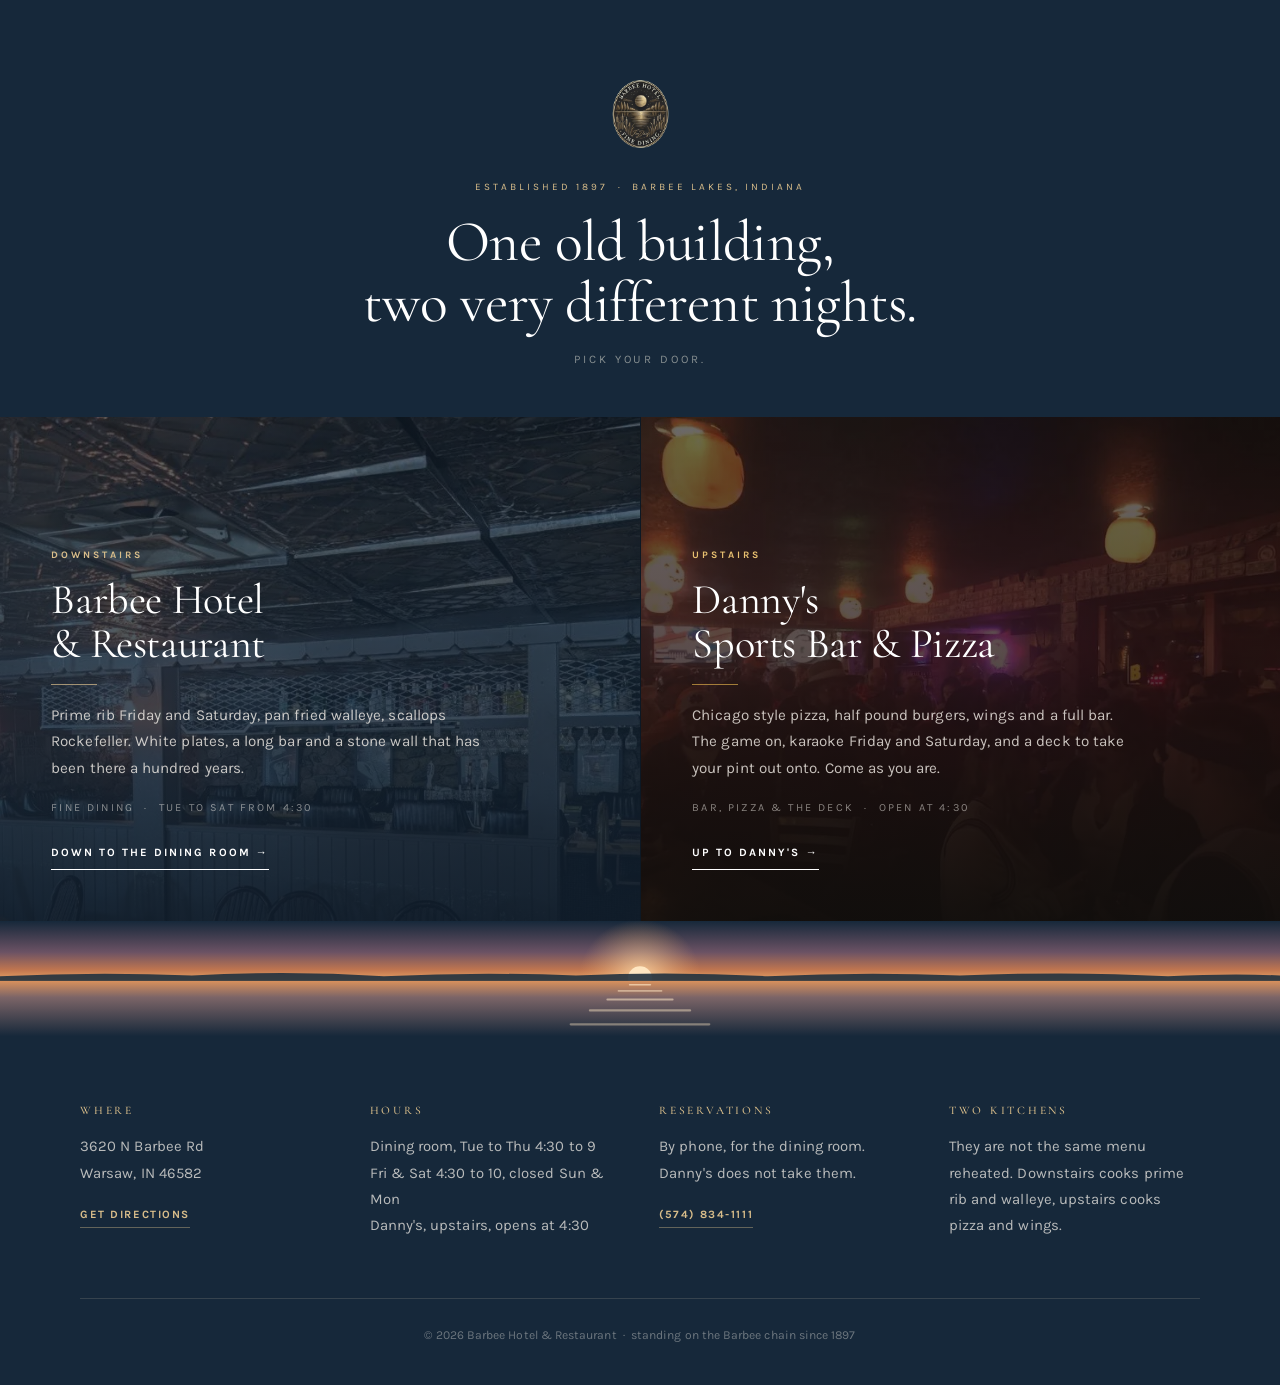
==== index.html @ fa5cc3b7 "Barbee Hotel and Danny's: two door site A chooser at / sends visitors to either business, each with " ====
<!DOCTYPE html>
<html lang="en">
<head>
<meta charset="utf-8">
<meta name="viewport" content="width=device-width, initial-scale=1">
<title>Barbee Hotel &amp; Danny's Sports Bar | Barbee Lakes, Indiana</title>
<meta name="description" content="Two places under one roof between Big and Little Barbee Lakes since 1897. The Barbee Hotel dining room downstairs, Danny's Sports Bar and Pizza upstairs with a deck over the lake. Open at 4:30.">
<link rel="canonical" href="https://barbee-hotel.com/">
<meta property="og:title" content="Barbee Hotel &amp; Danny's Sports Bar | Barbee Lakes, Indiana">
<meta property="og:description" content="Two kitchens under one roof on the Barbee chain since 1897. Prime rib downstairs, pizza and karaoke up on the deck.">
<meta property="og:type" content="website">
<meta property="og:image" content="https://barbee-hotel.com/assets/og-card.jpg">
<meta property="og:image:width" content="1200">
<meta property="og:image:height" content="630">
<meta property="og:url" content="https://barbee-hotel.com/">
<meta property="og:site_name" content="Barbee Hotel &amp; Restaurant">
<meta name="twitter:card" content="summary_large_image">
<meta name="twitter:image" content="https://barbee-hotel.com/assets/og-card.jpg">
<meta name="theme-color" content="#16283a">
<link rel="icon" href="/favicon.ico" sizes="any">
<link rel="icon" href="/assets/favicon-32.png" type="image/png" sizes="32x32">
<link rel="apple-touch-icon" href="/assets/apple-touch-icon.png">
<link rel="manifest" href="/site.webmanifest">
<link rel="preconnect" href="https://fonts.googleapis.com">
<link rel="preconnect" href="https://fonts.gstatic.com" crossorigin>
<link rel="preload" as="image" href="/assets/hero-room.webp" type="image/webp">
<link rel="preload" as="image" href="/assets/dannys-night.webp" type="image/webp">
<link href="https://fonts.googleapis.com/css2?family=Cormorant+Garamond:ital,wght@0,300;0,400;0,500;0,600;1,300;1,400&family=Karla:ital,wght@0,400;0,500;0,700;1,400&display=swap" rel="stylesheet">
<link rel="stylesheet" href="/styles.css">
</head>
<body class="door-body">

<a class="skip" href="#doors">Skip to the two doors</a>

<main class="door" id="doors">

  <header class="door__top">
    <picture><source srcset="/assets/barbee-badge.webp" type="image/webp"><img class="door__badge" src="/assets/barbee-badge.png" alt="" width="500" height="500" fetchpriority="high"></picture>
    <p class="door__est">Established 1897 &nbsp;&middot;&nbsp; Barbee Lakes, Indiana</p>
    <h1 class="door__title">One old building,<br>two very different nights.</h1>
    <p class="door__sub">Pick your door.</p>
  </header>

  <div class="door__pair">

    <a class="door__half door__half--hotel" href="/hotel/">
      <picture><source srcset="/assets/hero-room.webp" type="image/webp"><img class="door__bg" src="/assets/hero-room.jpg" alt="" width="1280" height="609"></picture>
      <span class="door__veil" aria-hidden="true"></span>
      <span class="door__inner">
        <span class="door__kicker">Downstairs</span>
        <span class="door__name">Barbee Hotel<br>&amp; Restaurant</span>
        <span class="door__line" aria-hidden="true"></span>
        <span class="door__blurb">Prime rib Friday and Saturday, pan fried walleye, scallops Rockefeller. White plates, a long bar and a stone wall that has been there a hundred years.</span>
        <span class="door__tags">Fine dining &nbsp;&middot;&nbsp; Tue to Sat from 4:30</span>
        <span class="door__go">Down to the dining room <span aria-hidden="true">&rarr;</span></span>
      </span>
    </a>

    <a class="door__half door__half--dannys" href="/dannys/">
      <picture><source srcset="/assets/dannys-night.webp" type="image/webp"><img class="door__bg" src="/assets/dannys-night.jpg" alt="" width="960" height="720"></picture>
      <span class="door__veil" aria-hidden="true"></span>
      <span class="door__inner">
        <span class="door__kicker">Upstairs</span>
        <span class="door__name">Danny's<br>Sports Bar &amp; Pizza</span>
        <span class="door__line" aria-hidden="true"></span>
        <span class="door__blurb">Chicago style pizza, half pound burgers, wings and a full bar. The game on, karaoke Friday and Saturday, and a deck to take your pint out onto. Come as you are.</span>
        <span class="door__tags">Bar, pizza &amp; the deck &nbsp;&middot;&nbsp; Open at 4:30</span>
        <span class="door__go">Up to Danny's <span aria-hidden="true">&rarr;</span></span>
      </span>
    </a>

  </div>

  <div class="door__water" aria-hidden="true">
    <svg viewBox="0 0 1600 150" preserveAspectRatio="none" role="presentation">
      <defs>
        <linearGradient id="dSky" x1="0" y1="0" x2="0" y2="1">
          <stop offset="0%" stop-color="#16283a"/><stop offset="52%" stop-color="#6b5264"/>
          <stop offset="82%" stop-color="#c1764f"/><stop offset="100%" stop-color="#e9a566"/>
        </linearGradient>
        <linearGradient id="dWater" x1="0" y1="0" x2="0" y2="1">
          <stop offset="0%" stop-color="#d9915c"/><stop offset="30%" stop-color="#7b6467"/>
          <stop offset="100%" stop-color="#16283a"/>
        </linearGradient>
        <radialGradient id="dGlow" cx="50%" cy="50%" r="50%">
          <stop offset="0%" stop-color="#ffdfae" stop-opacity=".85"/>
          <stop offset="100%" stop-color="#e9a566" stop-opacity="0"/>
        </radialGradient>
      </defs>
      <rect width="1600" height="78" fill="url(#dSky)"/>
      <circle cx="800" cy="74" r="76" fill="url(#dGlow)"/>
      <circle cx="800" cy="74" r="15" fill="#ffe7c2"/>
      <path fill="#22313f" opacity=".9" d="M0 72 Q 120 66 240 71 Q 360 64 480 72 Q 600 66 720 71 Q 840 65 960 72 Q 1080 66 1200 71 Q 1340 65 1460 72 Q 1540 68 1600 71 L1600 78 L0 78 Z"/>
      <rect y="78" width="1600" height="72" fill="url(#dWater)"/>
      <g fill="#ffe8c6">
        <rect x="786" y="82" width="28" height="2" rx="1" opacity=".65"/>
        <rect x="772" y="90" width="56" height="2" rx="1" opacity=".5"/>
        <rect x="758" y="101" width="84" height="2.5" rx="1.2" opacity=".55"/>
        <rect x="736" y="115" width="128" height="3" rx="1.5" opacity=".45"/>
        <rect x="712" y="133" width="176" height="3" rx="1.5" opacity=".4"/>
      </g>
    </svg>
  </div>

  <section class="door__foot">
    <div class="door__facts">
      <div><h2>Where</h2><p>3620 N Barbee Rd<br>Warsaw, IN 46582</p>
        <a class="inlink" href="https://maps.google.com/?q=3620+N+Barbee+Rd,+Warsaw,+IN+46582" rel="noopener">Get directions</a></div>
      <div><h2>Hours</h2><p>Dining room, Tue to Thu 4:30 to 9<br>Fri &amp; Sat 4:30 to 10, closed Sun &amp; Mon<br>Danny's, upstairs, opens at 4:30</p></div>
      <div><h2>Reservations</h2><p>By phone, for the dining room.<br>Danny's does not take them.</p>
        <a class="inlink" href="tel:+15748341111">(574) 834-1111</a></div>
      <div><h2>Two kitchens</h2><p>They are not the same menu reheated. Downstairs cooks prime rib and walleye, upstairs cooks pizza and wings.</p></div>
    </div>
    <p class="door__copyright">&copy; <span id="yr">2026</span> Barbee Hotel &amp; Restaurant &nbsp;&middot;&nbsp; standing on the Barbee chain since 1897</p>
  </section>

</main>

<script type="application/ld+json">
{
  "@context": "https://schema.org",
  "@type": "FoodEstablishment",
  "name": "Barbee Hotel & Restaurant",
  "description": "A historic building on the neck of land between Big and Little Barbee Lakes, Indiana, holding two kitchens: the Barbee Hotel dining room downstairs and Danny's Sports Bar & Pizza upstairs, which has a deck.",
  "url": "https://barbee-hotel.com/",
  "telephone": "+1-574-834-1111",
  "email": "barbeehotel1@aol.com",
  "priceRange": "$$",
  "image": "https://barbee-hotel.com/assets/og-card.jpg",
  "address": {
    "@type": "PostalAddress",
    "streetAddress": "3620 N Barbee Rd",
    "addressLocality": "Warsaw",
    "addressRegion": "IN",
    "postalCode": "46582",
    "addressCountry": "US"
  },
  "geo": { "@type": "GeoCoordinates", "latitude": 41.2882881, "longitude": -85.71537 },
  "sameAs": [
    "https://www.facebook.com/p/Barbee-Hotel-100063650601962/",
    "https://www.instagram.com/barbeehotel/"
  ],
  "department": [
    { "@type": "Restaurant", "name": "Barbee Hotel & Restaurant", "url": "https://barbee-hotel.com/hotel/", "servesCuisine": ["American","Steakhouse","Seafood"], "priceRange": "$$" },
    { "@type": "Restaurant", "name": "Danny's Sports Bar & Pizza", "url": "https://barbee-hotel.com/dannys/", "servesCuisine": ["Pizza","Bar food"], "priceRange": "$" }
  ]
}
</script>

<script src="/site.js" defer></script>
</body>
</html>
---- styles.css ----
/* =========================================================
   Barbee Hotel & Restaurant
   Fixed "front desk" rail + scrolling pane
   ========================================================= */

:root{
  --navy:#16283a;
  --navy-2:#1b2f42;
  --night:#101d2b;

  --ink:#1c2630;
  --ink-2:#4e5b67;
  --muted:#7f8c97;

  --sand:#f8f4ed;
  --sand-2:#f1ebe1;
  --line:#e3dacc;
  --line-dark:rgba(222,206,178,.16);

  --gold:#a8854c;        /* decorative / dark bands */
  --gold-ink:#866a3c;    /* small text on sand, AA */
  --gold-lt:#d8bd8a;
  --muted-ink:#66717a;   /* small text on sand, AA */
  --ember:#b1552c;

  --rail:340px;
  --serif:'Cormorant Garamond','Hoefler Text',Georgia,serif;
  --sans:'Karla',-apple-system,BlinkMacSystemFont,'Segoe UI',sans-serif;
}

*,*::before,*::after{box-sizing:border-box;}
html{scroll-behavior:smooth;}
@media (prefers-reduced-motion:reduce){html{scroll-behavior:auto;}*{animation:none!important;transition:none!important;}}

body{
  margin:0;background:var(--sand);color:var(--ink);
  font-family:var(--sans);font-size:16.5px;line-height:1.78;letter-spacing:.004em;
  -webkit-font-smoothing:antialiased;
}
/* display:contents lets every existing selector target the img directly.
   source must be explicitly hidden or it is promoted to a grid/flex item. */
picture{display:contents;}
picture>source{display:none!important;}
img{max-width:100%;height:auto;display:block;}
a{color:inherit;}
:focus-visible{outline:2px solid var(--ember);outline-offset:3px;}

.skip{position:absolute;left:-9999px;top:0;z-index:999;background:var(--navy);color:#fff;padding:.7rem 1.1rem;}
.skip:focus{left:1rem;top:1rem;}

/* quiet reveal */
.reveal{opacity:0;transform:translateY(20px);transition:opacity .9s cubic-bezier(.2,.7,.2,1),transform .9s cubic-bezier(.2,.7,.2,1);}
.reveal.is-in{opacity:1;transform:none;}

/* ---------------------------------------------------------
   LEFT RAIL
   --------------------------------------------------------- */
.desk{
  position:fixed;inset:0 auto 0 0;width:var(--rail);
  background:var(--navy);color:var(--sand);
  border-right:1px solid rgba(222,206,178,.14);
  overflow-y:auto;z-index:20;
}
.desk__inner{min-height:100%;padding:3rem 2.25rem 2.5rem;display:flex;flex-direction:column;gap:2.5rem;}

.desk__brand{text-align:center;}
.desk__badge{width:104px;margin:0 auto 1.1rem;}
.desk__est{margin:0;font-size:.6rem;letter-spacing:.3em;text-transform:uppercase;color:var(--gold-lt);}
.desk__name{font-family:var(--serif);font-weight:500;margin:.45rem 0 .4rem;font-size:2.6rem;line-height:.95;color:#fff;letter-spacing:.005em;}
.desk__sub{margin:0;font-size:.82rem;color:rgba(248,244,237,.58);}

.desk__nav{display:flex;flex-direction:column;}
.desk__nav a{
  text-decoration:none;padding:.5rem 0;font-size:.93rem;
  color:rgba(248,244,237,.66);border-bottom:1px solid rgba(222,206,178,.10);
  transition:color .18s;
}
.desk__nav a:last-child{border-bottom:none;}
.desk__nav a:hover{color:#fff;}
.desk__nav a.is-active{color:var(--gold-lt);}

.desk__label{font-family:var(--serif);font-weight:500;font-size:.7rem;letter-spacing:.24em;text-transform:uppercase;color:var(--gold-lt);margin:0 0 .8rem;}
.desk__hours dl{margin:0;font-size:.87rem;}
.desk__hours dl>div{display:flex;justify-content:space-between;gap:1rem;padding:.3rem 0;}
.desk__hours dt{color:rgba(248,244,237,.56);}
.desk__hours dd{margin:0;color:var(--sand);font-variant-numeric:tabular-nums;}
.desk__hours .is-closed dd{color:rgba(248,244,237,.34);}

.desk__status{margin:.9rem 0 0;font-size:.65rem;letter-spacing:.18em;text-transform:uppercase;display:inline-flex;align-items:center;gap:.5rem;color:rgba(248,244,237,.5);}
.desk__status::before{content:'';width:6px;height:6px;border-radius:50%;background:currentColor;}
.desk__status.is-open{color:#86c495;}
.desk__hint{display:none;}

.desk__contact{margin-top:auto;}
.btn--call{display:block;text-align:center;text-decoration:none;background:var(--ember);color:#fff;padding:.85rem 1rem;border-radius:2px;transition:background .18s;}
.btn--call:hover{background:#9c4825;}
.btn__kicker{display:block;font-size:.58rem;letter-spacing:.24em;text-transform:uppercase;opacity:.85;}
.btn__num{display:block;font-family:var(--serif);font-size:1.25rem;margin-top:.2rem;}
.desk__contact address{font-style:normal;margin:1.1rem 0 .9rem;font-size:.85rem;line-height:1.6;color:rgba(248,244,237,.56);}
.desk__social{display:flex;flex-wrap:wrap;gap:1rem;font-size:.72rem;}
.desk__social a{color:var(--gold-lt);text-decoration:none;letter-spacing:.1em;text-transform:uppercase;}
.desk__social a:hover{color:#fff;}

.callbar{display:none;}

/* ---------------------------------------------------------
   PANE
   --------------------------------------------------------- */
.pane{margin-left:var(--rail);}

.eyebrow{margin:0 0 1rem;font-size:.66rem;letter-spacing:.24em;text-transform:uppercase;font-weight:700;color:var(--gold-ink);}
.band--dark .eyebrow,.band--night .eyebrow,.eyebrow--light{color:var(--gold-lt);}
.band--dark .band__head[data-num]::before,.band--night .band__head[data-num]::before{color:var(--gold-lt);}

/* ---------- HERO ---------- */
.hero{position:relative;background:var(--navy);min-height:clamp(540px,86vh,860px);display:flex;flex-direction:column;justify-content:flex-end;overflow:hidden;}
.hero__bg{position:absolute;inset:0;width:100%;height:100%;object-fit:cover;object-position:center 42%;}
@media (prefers-reduced-motion:no-preference){
  .hero__bg{animation:heroDrift 34s ease-in-out infinite alternate;}
}
@keyframes heroDrift{from{transform:scale(1.02);}to{transform:scale(1.09);}}
.hero__scrim{
  position:absolute;inset:0;
  background:
    linear-gradient(180deg, rgba(22,40,58,.70) 0%, rgba(22,40,58,.30) 24%, rgba(22,40,58,.50) 56%, rgba(16,29,43,.93) 100%),
    linear-gradient(95deg, rgba(177,85,44,.22) 0%, rgba(177,85,44,0) 55%);
}
.hero__copy{position:relative;padding:4rem clamp(1.6rem,5vw,5rem) 2.4rem;max-width:960px;color:var(--sand);}
.hero__head{
  font-family:var(--serif);font-weight:400;
  font-size:clamp(2.8rem,6vw,5.2rem);line-height:1.02;letter-spacing:-.012em;
  margin:0 0 1.5rem;color:#fff;text-shadow:0 2px 30px rgba(10,18,26,.5);
}
.hero__lede{margin:0 0 2.1rem;max-width:56ch;font-size:1.06rem;color:rgba(248,244,237,.84);text-shadow:0 1px 14px rgba(10,18,26,.5);}
.hero__cta{display:flex;flex-wrap:wrap;gap:.8rem;}

.proof{
  position:relative;list-style:none;margin:0;padding:1.5rem clamp(1.6rem,5vw,5rem) 1.6rem;
  display:grid;grid-template-columns:repeat(4,1fr);gap:1.4rem;
  border-top:1px solid rgba(222,206,178,.2);
  background:rgba(13,23,34,.5);
}
.proof li{display:flex;flex-direction:column;gap:.15rem;}
.proof b{font-family:var(--serif);font-weight:400;font-size:1.3rem;color:var(--gold-lt);}
.proof span{font-size:.76rem;letter-spacing:.06em;color:rgba(248,244,237,.62);line-height:1.45;}

/* ---------- SIGNATURE LAKE BAND ---------- */
.horizon{line-height:0;background:var(--navy);}
.horizon svg{width:100%;height:clamp(110px,14vw,190px);display:block;}

/* ---------- BUTTONS ---------- */
.btn{display:inline-block;text-decoration:none;font-size:.7rem;letter-spacing:.16em;text-transform:uppercase;font-weight:700;padding:.95rem 1.8rem;border-radius:2px;transition:background .18s,color .18s,border-color .18s;}
.btn--solid{background:var(--ember);color:#fff;}
.btn--solid:hover{background:#9c4825;}
.btn--ghost{border:1px solid var(--line);color:var(--ink-2);}
.btn--ghost:hover{border-color:var(--ink);color:var(--ink);}
.band--dark .btn--ghost,.hero .btn--ghost{border-color:rgba(222,206,178,.45);color:var(--gold-lt);}
.band--dark .btn--ghost:hover,.hero .btn--ghost:hover{border-color:var(--gold-lt);color:#fff;}
.btn--gold{border:1px solid var(--gold);color:var(--gold-lt);}
.btn--gold:hover{background:var(--gold);color:var(--navy);}

/* ---------- BANDS ---------- */
.band{position:relative;padding:clamp(4rem,7.5vw,7rem) clamp(1.6rem,5vw,5rem);border-bottom:1px solid var(--line);}
.band--dark{
  background:
    radial-gradient(120% 70% at 18% 0%, rgba(177,85,44,.13) 0%, rgba(177,85,44,0) 58%),
    radial-gradient(90% 60% at 95% 100%, rgba(168,133,76,.10) 0%, rgba(168,133,76,0) 60%),
    var(--navy);
  color:var(--sand);border-bottom:none;
}
.band--night{
  background:
    radial-gradient(85% 55% at 80% 6%, rgba(177,85,44,.16) 0%, rgba(177,85,44,0) 62%),
    var(--night);
  color:var(--sand);border-bottom:none;
}
.band--story{background:var(--sand-2);}
.band--last{padding-bottom:0;}

.band__head{max-width:60ch;margin-bottom:3.4rem;position:relative;}
.band__head[data-num]::before{
  content:attr(data-num);
  display:inline-block;margin:0 0 1.4rem;
  padding:0 .1rem .45rem;
  font-family:var(--serif);font-weight:500;font-size:1.35rem;letter-spacing:.1em;
  line-height:1;color:var(--gold-ink);
  border-bottom:1px solid currentColor;
}
.band--dark .band__head[data-num]::before,.band--night .band__head[data-num]::before{color:var(--gold-lt);}
.band__head--logo[data-num]::before{grid-column:2;justify-self:start;}
.band__head h2{font-family:var(--serif);font-weight:400;font-size:clamp(2.2rem,3.9vw,3.2rem);line-height:1.1;letter-spacing:-.008em;margin:0 0 1.1rem;}
.band--dark .band__head h2,.band--night .band__head h2{color:#fff;}
.band__lede{margin:0;font-size:1.04rem;color:var(--ink-2);}
.band--dark .band__lede,.band--night .band__lede{color:rgba(248,244,237,.72);}
.band__foot{margin-top:3rem;display:flex;flex-wrap:wrap;gap:.8rem;}

.band__head--logo{display:grid;grid-template-columns:150px 1fr;gap:2.2rem;align-items:start;max-width:none;}
.band__head--logo>div{max-width:60ch;}
.dannys__logo{width:150px;}

/* ---------- STORY ---------- */
.story{display:grid;grid-template-columns:1fr 240px;gap:3.5rem;align-items:center;}
.story__copy{max-width:62ch;}
.story__copy h2{font-family:var(--serif);font-weight:400;font-size:clamp(2rem,3.4vw,2.9rem);line-height:1.12;letter-spacing:-.008em;margin:0 0 1.4rem;}
.story__copy p{margin:0 0 1.2rem;color:var(--ink-2);}
.dropcap::first-letter{
  float:left;font-family:var(--serif);font-weight:400;
  font-size:4.6rem;line-height:.82;margin:.22rem .7rem 0 0;
  color:var(--gold);
}
.story__note{
  margin-top:1.8rem!important;padding-left:1.2rem;
  border-left:2px solid var(--gold);
  font-style:italic;color:var(--ink)!important;
}
.story__photo{margin:0;}
.story__photo img{width:100%;border-radius:2px;}

/* ---------- FEATURE PAIR ---------- */
.feature{display:grid;grid-template-columns:1.5fr 1fr;gap:1.8rem;margin-bottom:4rem;align-items:stretch;}
.feature--even{grid-template-columns:1fr 1fr;}
.feature figure{margin:0;display:flex;flex-direction:column;}
.feature img{
  width:100%;object-fit:cover;border-radius:2px;
  filter:saturate(1.04) contrast(1.03);
}
.feature__main img{aspect-ratio:4/3;}
.feature--even .feature__main img,.feature--even .feature__side img{aspect-ratio:4/3;}
.feature__side img{flex:1 1 auto;min-height:0;}
.feature figcaption{margin-top:.8rem;flex:0 0 auto;font-size:.74rem;letter-spacing:.14em;text-transform:uppercase;color:var(--muted-ink);}
.band--dark .feature figcaption{color:rgba(248,244,237,.45);}

/* ---------- MENU ---------- */
.menu{display:grid;grid-template-columns:1fr 1fr;gap:0 6rem;padding-top:3.4rem;border-top:1px solid var(--line);}
.menu__cat{
  font-family:var(--serif);font-weight:500;font-size:.74rem;letter-spacing:.3em;
  text-transform:uppercase;color:var(--gold-ink);
  margin:3.4rem 0 1.3rem;padding-bottom:.7rem;border-bottom:1px solid var(--line);
}
.menu__col>.menu__cat:first-child{margin-top:0;}
.menu__list{list-style:none;margin:0;padding:0;}
.menu__list li{
  display:flex;align-items:baseline;justify-content:space-between;gap:1.5rem;
  padding:.62rem 0;font-size:1.06rem;font-family:var(--serif);font-weight:500;
  letter-spacing:.005em;
}
.menu__list li b{
  font-family:var(--sans);font-weight:500;font-variant-numeric:tabular-nums;
  font-size:.86rem;letter-spacing:.03em;color:var(--muted-ink);flex:0 0 auto;
}
.menu--dark .menu__list li b{color:rgba(248,244,237,.62);}
.menu__list li span em{display:block;font-family:var(--sans);font-size:.8rem;font-style:italic;color:var(--muted-ink);margin-top:.15rem;font-weight:400;}

.fineprint{margin:3.5rem 0 0;font-size:.82rem;font-style:italic;color:var(--muted-ink);border-top:1px solid var(--line);padding-top:1.2rem;max-width:72ch;}
.fineprint--night{color:rgba(248,244,237,.42);border-top-color:var(--line-dark);}

/* ---------- PHOTO STRIP ---------- */
.strip{display:grid;grid-template-columns:repeat(4,1fr);gap:1rem;margin:0 0 3.5rem;}
.strip figure{margin:0;overflow:hidden;border-radius:2px;}
.strip img{width:100%;aspect-ratio:1/1;object-fit:cover;filter:saturate(1.04) contrast(1.03);transition:transform .8s cubic-bezier(.2,.7,.2,1);}
.strip figure:hover img{transform:scale(1.05);}

/* ---------- MENU ON A DARK BAND ---------- */
.menu--dark{border-top-color:var(--line-dark);}
.menu--dark .menu__cat{color:var(--gold-lt);border-bottom-color:var(--line-dark);}
.menu--dark .menu__list li{color:rgba(248,244,237,.88);}
.menu--dark .menu__list li span em{color:rgba(248,244,237,.45);}

/* ---------- WEEKLY SPECIALS ---------- */
.week__head{
  font-family:var(--serif);font-weight:500;
  font-size:.74rem;letter-spacing:.26em;text-transform:uppercase;color:var(--gold-lt);
  margin:3.5rem 0 1.4rem;padding-bottom:.6rem;border-bottom:1px solid var(--line-dark);
}
.week{
  list-style:none;margin:0;padding:0;
  display:grid;grid-template-columns:repeat(auto-fit,minmax(150px,1fr));gap:1.6rem;
}
.week li{display:flex;flex-direction:column;gap:.25rem;}
.week b{
  font-size:.62rem;letter-spacing:.24em;text-transform:uppercase;font-weight:700;
  color:var(--gold-lt);
}
.week span{font-family:var(--serif);font-size:1.08rem;color:rgba(248,244,237,.86);line-height:1.35;}
.week .is-big b{color:var(--ember-lt,#d98650);}
.week .is-big span{color:#fff;}

/* ---------- CARDS ---------- */
.cards{list-style:none;margin:3.5rem 0 0;padding:0;display:grid;grid-template-columns:repeat(auto-fit,minmax(190px,1fr));gap:2.2rem;}
.card{border-top:1px solid var(--line-dark);padding-top:1.1rem;}
.card h3{font-family:var(--serif);font-weight:400;font-size:1.18rem;margin:0 0 .5rem;color:var(--gold-lt);}
.card p{margin:0;font-size:.92rem;color:rgba(248,244,237,.66);}

/* ---------- SPLIT ---------- */
.split{display:grid;grid-template-columns:repeat(auto-fit,minmax(230px,1fr));gap:2.6rem;}
.split__item h3{font-family:var(--serif);font-weight:400;font-size:1.3rem;margin:0 0 .6rem;padding-top:1.1rem;border-top:1px solid var(--line);}
.split__item p{margin:0 0 .8rem;font-size:.96rem;color:var(--ink-2);}
.inlink{display:inline-block;font-size:.7rem;letter-spacing:.14em;text-transform:uppercase;font-weight:700;color:var(--ember);text-decoration:none;border-bottom:1px solid currentColor;padding-bottom:2px;margin-right:1.2rem;}
.inlink:hover{color:var(--ink);}

/* ---------- HISTORY ---------- */
.hist{display:grid;grid-template-columns:280px 1fr;gap:4rem;align-items:start;}
.hist__photo{margin:0;position:sticky;top:3rem;}
.hist__photo img{width:100%;border-radius:2px;}
.hist__photo figcaption{margin-top:.9rem;font-size:.78rem;color:rgba(248,244,237,.42);line-height:1.6;}

.timeline{list-style:none;margin:0;padding:0;}
.timeline li{display:grid;grid-template-columns:96px 1fr;gap:1.8rem;padding:1.5rem 0;border-top:1px solid var(--line-dark);}
.timeline li:first-child{border-top:none;padding-top:0;}
.timeline__yr{font-family:var(--serif);font-size:1.15rem;color:var(--gold-lt);font-variant-numeric:tabular-nums;letter-spacing:.06em;padding-top:.15rem;}
.timeline h3{font-family:var(--serif);font-weight:400;font-size:1.18rem;margin:0 0 .4rem;color:#fff;}
.timeline p{margin:0;font-size:.96rem;color:rgba(248,244,237,.68);max-width:60ch;}

/* ---------- GALLERY ---------- */
.grid{display:grid;grid-template-columns:repeat(3,1fr);gap:1.1rem;}
.shot{display:block;width:100%;margin:0;padding:0;border:none;background:none;cursor:pointer;border-radius:2px;overflow:hidden;aspect-ratio:4/3;}
.shot img{
  width:100%;height:100%;object-fit:cover;
  filter:saturate(1.04) contrast(1.03);
  transition:transform .8s cubic-bezier(.2,.7,.2,1), filter .4s ease;
}
.shot:hover img{transform:scale(1.045);filter:saturate(1.1) contrast(1.05) brightness(1.03);}

/* ---------- LIGHTBOX ---------- */
.lb{position:fixed;inset:0;z-index:100;background:rgba(14,22,31,.95);display:flex;align-items:center;justify-content:center;padding:3.5rem 4.5rem;}
.lb[hidden]{display:none;}
.lb__img{max-width:100%;max-height:100%;border-radius:2px;}
.lb__close,.lb__nav{position:absolute;background:none;border:none;cursor:pointer;color:rgba(248,244,237,.6);line-height:1;transition:color .18s;}
.lb__close{top:1.2rem;right:1.6rem;font-size:2.4rem;}
.lb__nav{top:50%;transform:translateY(-50%);font-size:3.4rem;padding:0 1rem;}
.lb__nav--prev{left:.4rem;}
.lb__nav--next{right:.4rem;}
.lb__close:hover,.lb__nav:hover{color:#fff;}

/* ---------- VISIT ---------- */
.visit{display:grid;grid-template-columns:repeat(auto-fit,minmax(188px,1fr));gap:2.6rem;}
.visit__block h3{font-family:var(--serif);font-weight:500;font-size:.72rem;letter-spacing:.24em;text-transform:uppercase;color:var(--gold-lt);margin:0 0 .9rem;}
.visit__block p{margin:0 0 .9rem;font-size:.95rem;color:rgba(248,244,237,.72);line-height:1.8;}
.visit__block a{color:var(--gold-lt);}
.visit__block .inlink{color:var(--gold-lt);display:block;margin:0 0 .5rem;border-bottom-color:rgba(216,189,138,.4);}
.visit__block .inlink:hover{color:#fff;}

/* ---------- GOOD TO KNOW ---------- */
.know{
  list-style:none;margin:3.5rem 0 0;padding:2.2rem 0 0;
  border-top:1px solid var(--line-dark);
  display:grid;grid-template-columns:repeat(auto-fit,minmax(200px,1fr));gap:1.8rem 2.4rem;
}
.know li{display:flex;flex-direction:column;gap:.2rem;}
.know b{font-family:var(--serif);font-weight:400;font-size:1.05rem;color:var(--gold-lt);}
.know span{font-size:.88rem;color:rgba(248,244,237,.6);line-height:1.6;}

.map{margin-top:3.5rem;border:1px solid var(--line-dark);border-radius:2px;overflow:hidden;}
.map iframe{width:100%;height:clamp(260px,34vw,420px);border:0;display:block;filter:saturate(.72) contrast(.94) brightness(.97);}
.map__bar{
  display:flex;flex-wrap:wrap;align-items:center;justify-content:space-between;gap:1rem;
  padding:1.1rem 1.3rem;background:rgba(248,244,237,.05);border-top:1px solid var(--line-dark);
}
.map__cap{margin:0;font-size:.85rem;color:rgba(248,244,237,.6);max-width:52ch;}
.map__links{display:flex;gap:.6rem;flex-wrap:wrap;}
.btn--sm{padding:.6rem 1.1rem;font-size:.64rem;}

.foot{margin-top:clamp(3.5rem,6vw,5.5rem);padding:2.6rem 0;border-top:1px solid var(--line-dark);text-align:center;}
.foot__badge{width:56px;margin:0 auto 1.1rem;opacity:.75;}
.foot p{margin:0 0 .4rem;font-size:.84rem;color:rgba(248,244,237,.5);}
.foot__fine{font-size:.72rem!important;color:rgba(248,244,237,.3)!important;}

/* ---------------------------------------------------------
   RESPONSIVE
   --------------------------------------------------------- */
@media (max-width:1240px){ .grid{grid-template-columns:repeat(2,1fr);} }
@media (max-width:1150px){ :root{--rail:300px;} .menu{gap:0 3rem;} .story{grid-template-columns:1fr 200px;gap:2.5rem;} }

@media (max-width:980px){
  .desk{position:static;width:auto;height:auto;overflow:visible;border-right:none;}
  .desk__inner{padding:1.7rem 1.6rem 1.1rem;gap:1.2rem;min-height:0;}
  .desk__brand{order:1;}
  .desk__hours{order:2;display:flex;flex-wrap:wrap;align-items:center;gap:.4rem .9rem;}
  .desk__nav{order:3;}
  .desk__hours h2,.desk__hours dl{display:none;}
  .desk__status{margin:0;}
  .desk__hint{display:block;margin:0;font-size:.78rem;color:rgba(248,244,237,.52);}
  .desk__contact{display:none;}
  .desk__badge{width:68px;margin-bottom:.7rem;}
  .desk__name{font-size:1.8rem;margin:.3rem 0 .2rem;}
  .desk__est{font-size:.56rem;}
  .desk__sub{font-size:.78rem;}

  .desk__nav{flex-direction:row;overflow-x:auto;gap:0;-webkit-overflow-scrolling:touch;scrollbar-width:none;}
  .desk__nav::-webkit-scrollbar{display:none;}
  .desk__nav a{border-bottom:2px solid rgba(222,206,178,.14);padding:.4rem .85rem;white-space:nowrap;font-size:.85rem;}
  .desk__nav a:last-child{border-bottom:2px solid rgba(222,206,178,.14);}
  .desk__nav a.is-active{border-bottom-color:var(--gold);}

  .pane{margin-left:0;padding-bottom:60px;}

  .callbar{display:block;position:fixed;left:0;right:0;bottom:0;z-index:40;background:var(--ember);color:#fff;text-align:center;text-decoration:none;padding:1rem;font-size:.74rem;letter-spacing:.14em;text-transform:uppercase;font-weight:700;}

  .hero{min-height:0;}
  .hero__copy{padding-top:2.4rem;padding-bottom:1.8rem;}
  .hero__head{font-size:clamp(2.05rem,8.4vw,2.8rem);margin-bottom:1rem;}
  .hero__lede{margin-bottom:1.5rem;font-size:1rem;}
  .proof{grid-template-columns:repeat(2,1fr);gap:1.1rem;padding-top:1.2rem;padding-bottom:1.3rem;}
  .proof b{font-size:1.12rem;}

  .story{grid-template-columns:1fr;gap:2rem;}
  .story__photo{max-width:260px;}

  .band__head--logo{grid-template-columns:1fr;gap:1.4rem;}
  .dannys__logo{width:124px;}

  .strip{grid-template-columns:repeat(2,1fr);gap:.7rem;}
  .feature,.feature--even{grid-template-columns:1fr;gap:1.6rem;}
  .feature__side img{flex:0 0 auto;aspect-ratio:4/3;}
  .menu{grid-template-columns:1fr;}
  .menu__col+.menu__col .menu__cat:first-child{margin-top:3rem;}
  .hist{grid-template-columns:1fr;gap:2.2rem;}
  .hist__photo{position:static;max-width:300px;}
  .timeline li{grid-template-columns:1fr;gap:.2rem;}
  .map__bar{flex-direction:column;align-items:flex-start;}
  .lb{padding:3.2rem 1rem;}
  .lb__nav{font-size:2.4rem;padding:0 .4rem;}
}

@media (max-width:520px){
  body{font-size:16px;}
  .grid{grid-template-columns:repeat(2,1fr);gap:.7rem;}
  .proof{grid-template-columns:1fr 1fr;}
  .hero__cta .btn,.band__foot .btn{width:100%;text-align:center;}
}

@media print{
  .desk__nav,.callbar,.hero__bg,.hero__scrim,.horizon,.btn,.lb,.map{display:none;}
  .desk{position:static;width:auto;color:#000;background:#fff;}
  .pane{margin-left:0;}
  .hero{min-height:0;}
  .band--dark,.band--night,.hero,.hero__copy,.proof{background:#fff!important;color:#000!important;}
  .reveal{opacity:1!important;transform:none!important;}
}

/* =========================================================
   DANNY'S BRAND THEME
   Same components, their own colours, taken from their logo:
   cream #f0f0d8, red #d81818, amber #d8a848, teal #489090.
   ========================================================= */
body.brand-dannys{
  --navy:#1c1714;          /* warm near black instead of the hotel's cool navy */
  --navy-2:#241d19;
  --night:#120f0d;
  --sand:#f6f3e6;
  --sand-2:#efebdb;
  --line:#ddd6c2;
  --line-dark:rgba(240,240,216,.16);
  --gold:#c08a2e;
  --gold-ink:#8a6220;      /* AA on the cream */
  --gold-lt:#e8c070;
  --ember:#b81f1f;         /* their red, darkened to clear AA on white */
  --muted-ink:#6b6358;
  --ink:#241f1a;
  --ink-2:#554d44;
}
body.brand-dannys .band--dark{
  background:
    radial-gradient(120% 70% at 18% 0%, rgba(184,31,31,.16) 0%, rgba(184,31,31,0) 58%),
    radial-gradient(90% 60% at 95% 100%, rgba(216,168,72,.12) 0%, rgba(216,168,72,0) 60%),
    var(--navy);
}
body.brand-dannys .band--night{
  background:
    radial-gradient(85% 55% at 80% 6%, rgba(184,31,31,.20) 0%, rgba(184,31,31,0) 62%),
    var(--night);
}
body.brand-dannys .hero__scrim{
  background:
    linear-gradient(180deg, rgba(28,23,20,.66) 0%, rgba(28,23,20,.26) 24%, rgba(28,23,20,.52) 56%, rgba(18,15,13,.95) 100%),
    linear-gradient(95deg, rgba(184,31,31,.26) 0%, rgba(184,31,31,0) 58%);
}
body.brand-dannys .desk{background:var(--navy);}
body.brand-dannys .desk__name{font-size:3.1rem;letter-spacing:-.01em;}
.desk__badge--dannys{width:132px;}
.foot__badge--dannys{width:92px;}
body.brand-dannys .btn--call{background:var(--ember);}
body.brand-dannys .btn--call:hover{background:#9c1818;}
body.brand-dannys .callbar{background:var(--ember);}

/* a link across to the other half of the building */
.desk__cross{
  margin-top:.9rem;border-bottom:none!important;
  color:var(--gold-lt)!important;font-size:.78rem;letter-spacing:.06em;
  opacity:.8;
}
.desk__cross:hover{opacity:1;}

/* =========================================================
   THE DOOR  (the chooser at /)
   ========================================================= */
.door-body{background:var(--navy);color:var(--sand);}
.door{min-height:100vh;display:flex;flex-direction:column;}

.door__top{
  text-align:center;padding:clamp(2.6rem,6vw,4.5rem) 1.5rem clamp(2rem,4vw,3rem);
  background:var(--navy);
}
.door__badge{width:84px;margin:0 auto 1.4rem;}
.door__est{
  margin:0;font-size:.62rem;letter-spacing:.3em;text-transform:uppercase;color:var(--gold-lt);
}
.door__title{
  font-family:var(--serif);font-weight:400;
  font-size:clamp(2.1rem,4.6vw,3.6rem);line-height:1.06;letter-spacing:-.01em;
  margin:1rem 0 .9rem;color:#fff;
}
.door__sub{
  margin:0;font-size:.72rem;letter-spacing:.26em;text-transform:uppercase;
  color:rgba(246,243,230,.5);
}

.door__pair{display:grid;grid-template-columns:1fr 1fr;flex:1 1 auto;min-height:clamp(420px,56vh,620px);}

.door__half{
  position:relative;display:block;overflow:hidden;text-decoration:none;color:var(--sand);
  isolation:isolate;
}
.door__half + .door__half{border-left:1px solid rgba(0,0,0,.4);}
.door__bg{
  position:absolute;inset:0;width:100%;height:100%;object-fit:cover;
  transform:scale(1.04);
  transition:transform 1.1s cubic-bezier(.2,.7,.2,1), filter .6s ease;
  filter:saturate(.9) brightness(.75);
}
.door__veil{
  position:absolute;inset:0;
  background:linear-gradient(180deg, rgba(10,16,22,.5) 0%, rgba(10,16,22,.62) 45%, rgba(8,12,17,.9) 100%);
  transition:background .5s ease;
}
.door__half--hotel .door__veil{
  background:linear-gradient(180deg, rgba(22,40,58,.52) 0%, rgba(22,40,58,.66) 45%, rgba(16,29,43,.93) 100%);
}
.door__half--dannys .door__veil{
  background:linear-gradient(180deg, rgba(28,23,20,.5) 0%, rgba(40,20,18,.66) 45%, rgba(18,15,13,.94) 100%);
}
.door__half:hover .door__bg,.door__half:focus-visible .door__bg{transform:scale(1.1);filter:saturate(1) brightness(.85);}

.door__inner{
  position:relative;display:flex;flex-direction:column;align-items:flex-start;
  height:100%;justify-content:flex-end;
  padding:clamp(2rem,4vw,3.4rem);
  max-width:34rem;
}
.door__kicker{
  font-size:.62rem;letter-spacing:.3em;text-transform:uppercase;font-weight:700;
  color:var(--gold-lt);margin-bottom:.9rem;
}
.door__half--dannys .door__kicker{color:#e8c070;}
.door__name{
  font-family:var(--serif);font-weight:400;
  font-size:clamp(1.9rem,3.3vw,2.9rem);line-height:1.04;color:#fff;
  letter-spacing:-.008em;
}
.door__line{
  display:block;width:46px;height:1px;background:var(--gold-lt);
  opacity:.7;margin:1.1rem 0;
}
.door__half--dannys .door__line{background:#d8a848;}
.door__blurb{
  font-size:.95rem;line-height:1.72;color:rgba(248,244,237,.78);margin-bottom:1.1rem;
}
.door__tags{
  font-size:.68rem;letter-spacing:.2em;text-transform:uppercase;
  color:rgba(248,244,237,.5);margin-bottom:1.6rem;
}
.door__go{
  font-size:.7rem;letter-spacing:.18em;text-transform:uppercase;font-weight:700;
  color:#fff;border-bottom:1px solid currentColor;padding-bottom:.35rem;
  transition:gap .3s ease;
}
.door__half:hover .door__go span,.door__half:focus-visible .door__go span{
  display:inline-block;transform:translateX(5px);transition:transform .3s ease;
}
.door__half:focus-visible{outline:3px solid var(--gold-lt);outline-offset:-6px;}

.door__water{line-height:0;background:var(--navy);}
.door__water svg{width:100%;height:clamp(78px,9vw,130px);display:block;}

.door__foot{background:var(--navy);padding:clamp(2.6rem,5vw,4rem) clamp(1.5rem,5vw,4rem) 2.4rem;}
.door__facts{
  display:grid;grid-template-columns:repeat(auto-fit,minmax(200px,1fr));gap:2.4rem;
  max-width:70rem;margin:0 auto;
}
.door__facts h2{
  font-family:var(--serif);font-weight:500;font-size:.72rem;letter-spacing:.24em;
  text-transform:uppercase;color:var(--gold-lt);margin:0 0 .8rem;
}
.door__facts p{margin:0 0 .8rem;font-size:.93rem;line-height:1.75;color:rgba(248,244,237,.72);}
.door__facts .inlink{color:var(--gold-lt);border-bottom-color:rgba(216,189,138,.4);}
.door__facts .inlink:hover{color:#fff;}
.door__copyright{
  max-width:70rem;margin:3rem auto 0;padding-top:1.6rem;
  border-top:1px solid var(--line-dark);
  font-size:.76rem;color:rgba(248,244,237,.38);text-align:center;
}

@media (max-width:880px){
  .door__pair{grid-template-columns:1fr;min-height:0;}
  .door__half{min-height:clamp(380px,62vh,520px);}
  .door__half + .door__half{border-left:none;border-top:1px solid rgba(0,0,0,.5);}
  .door__inner{max-width:none;}
}

/* ---------- DANNY'S DECK ---------- */
.deck__points{
  list-style:none;margin:0;padding:0;
  display:grid;grid-template-columns:repeat(auto-fit,minmax(230px,1fr));gap:2.4rem;
}
.deck__points li{border-top:1px solid var(--line-dark);padding-top:1.2rem;}
.deck__points b{
  display:block;font-family:var(--serif);font-weight:500;font-size:1.3rem;
  color:var(--gold-lt);margin-bottom:.45rem;
}
.deck__points span{display:block;font-size:.94rem;color:rgba(248,244,237,.7);line-height:1.7;}
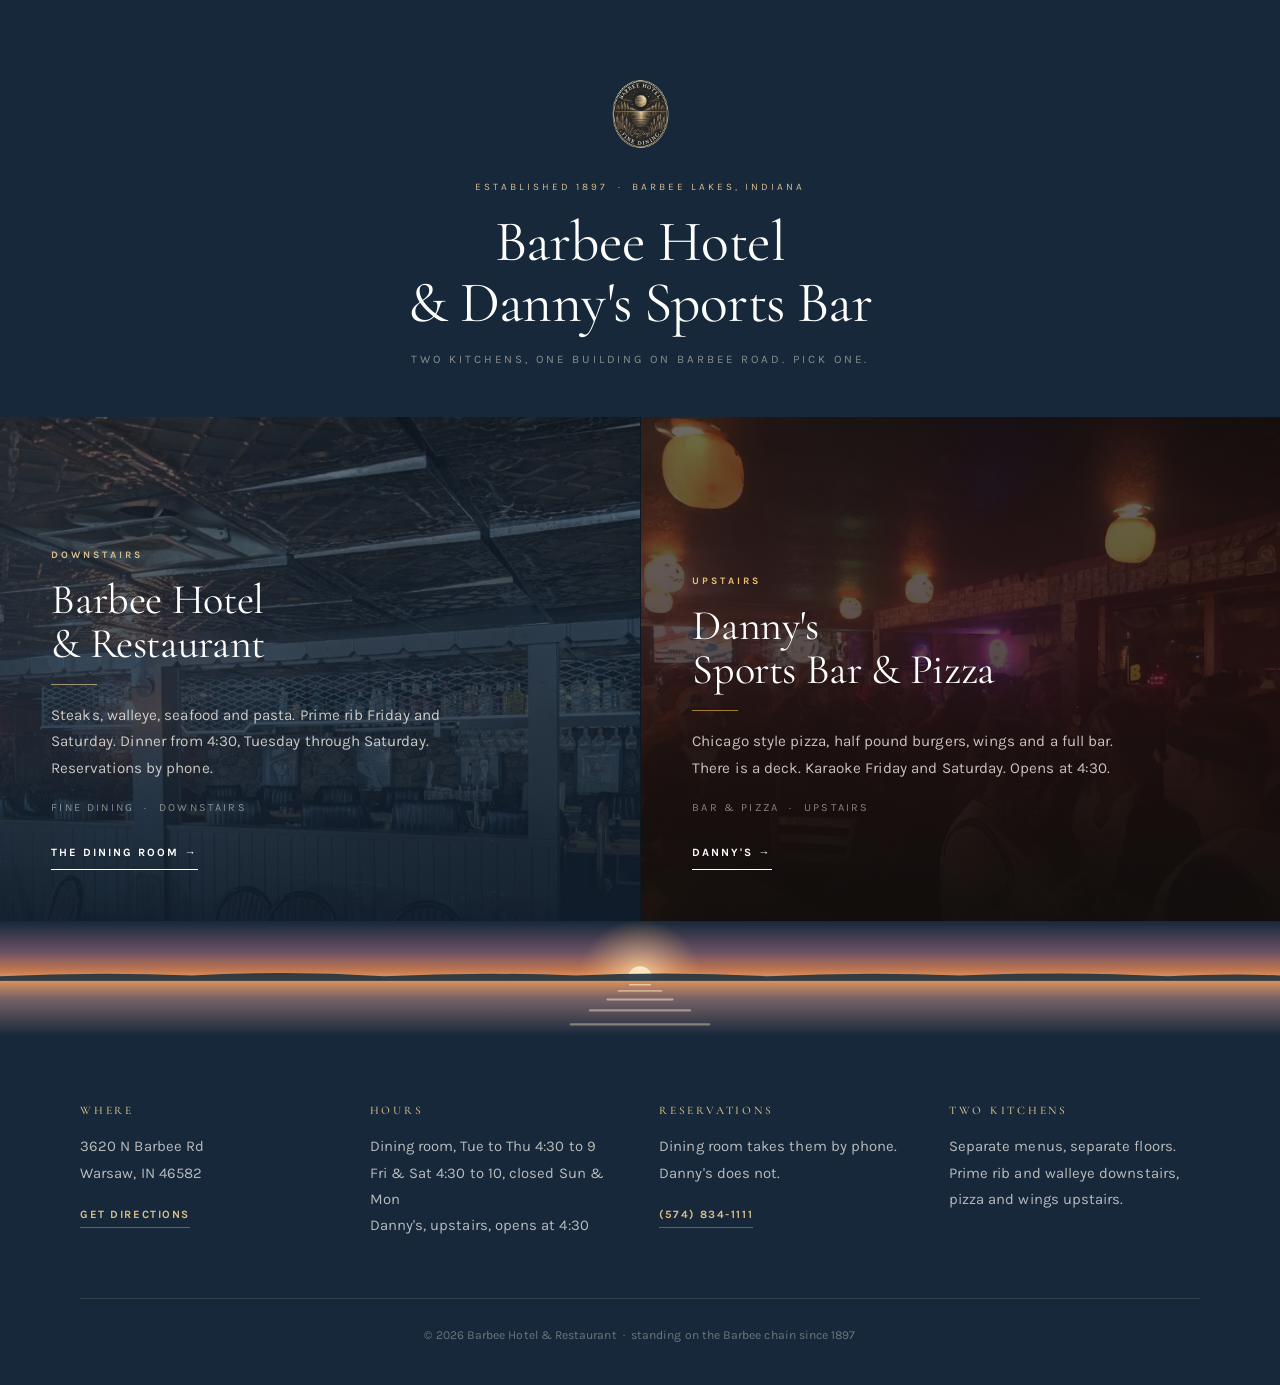
==== commit 9c1e5806: "Rewrite copy: plain statements instead of taglines Every line read as a crafted aphorism, which is w" ====
--- a/index.html
+++ b/index.html
@@ -4,10 +4,10 @@
 <meta charset="utf-8">
 <meta name="viewport" content="width=device-width, initial-scale=1">
 <title>Barbee Hotel &amp; Danny's Sports Bar | Barbee Lakes, Indiana</title>
-<meta name="description" content="Two places under one roof between Big and Little Barbee Lakes since 1897. The Barbee Hotel dining room downstairs, Danny's Sports Bar and Pizza upstairs with a deck over the lake. Open at 4:30.">
+<meta name="description" content="Two places under one roof between Big and Little Barbee Lakes since 1897. The Barbee Hotel dining room is downstairs, Danny's Sports Bar and Pizza is upstairs. Steaks and walleye, or pizza and wings. Open at 4:30.">
 <link rel="canonical" href="https://barbee-hotel.com/">
 <meta property="og:title" content="Barbee Hotel &amp; Danny's Sports Bar | Barbee Lakes, Indiana">
-<meta property="og:description" content="Two kitchens under one roof on the Barbee chain since 1897. Prime rib downstairs, pizza and karaoke up on the deck.">
+<meta property="og:description" content="Two kitchens in one building on the Barbee Lakes since 1897. Prime rib downstairs, pizza and karaoke upstairs.">
 <meta property="og:type" content="website">
 <meta property="og:image" content="https://barbee-hotel.com/assets/og-card.jpg">
 <meta property="og:image:width" content="1200">
@@ -37,8 +37,8 @@
   <header class="door__top">
     <picture><source srcset="/assets/barbee-badge.webp" type="image/webp"><img class="door__badge" src="/assets/barbee-badge.png" alt="" width="500" height="500" fetchpriority="high"></picture>
     <p class="door__est">Established 1897 &nbsp;&middot;&nbsp; Barbee Lakes, Indiana</p>
-    <h1 class="door__title">One old building,<br>two very different nights.</h1>
-    <p class="door__sub">Pick your door.</p>
+    <h1 class="door__title">Barbee Hotel<br>&amp; Danny's Sports Bar</h1>
+    <p class="door__sub">Two kitchens, one building on Barbee Road. Pick one.</p>
   </header>
 
   <div class="door__pair">
@@ -50,9 +50,9 @@
         <span class="door__kicker">Downstairs</span>
         <span class="door__name">Barbee Hotel<br>&amp; Restaurant</span>
         <span class="door__line" aria-hidden="true"></span>
-        <span class="door__blurb">Prime rib Friday and Saturday, pan fried walleye, scallops Rockefeller. White plates, a long bar and a stone wall that has been there a hundred years.</span>
-        <span class="door__tags">Fine dining &nbsp;&middot;&nbsp; Tue to Sat from 4:30</span>
-        <span class="door__go">Down to the dining room <span aria-hidden="true">&rarr;</span></span>
+        <span class="door__blurb">Steaks, walleye, seafood and pasta. Prime rib Friday and Saturday. Dinner from 4:30, Tuesday through Saturday. Reservations by phone.</span>
+        <span class="door__tags">Fine dining &nbsp;&middot;&nbsp; Downstairs</span>
+        <span class="door__go">The dining room <span aria-hidden="true">&rarr;</span></span>
       </span>
     </a>
 
@@ -63,9 +63,9 @@
         <span class="door__kicker">Upstairs</span>
         <span class="door__name">Danny's<br>Sports Bar &amp; Pizza</span>
         <span class="door__line" aria-hidden="true"></span>
-        <span class="door__blurb">Chicago style pizza, half pound burgers, wings and a full bar. The game on, karaoke Friday and Saturday, and a deck to take your pint out onto. Come as you are.</span>
-        <span class="door__tags">Bar, pizza &amp; the deck &nbsp;&middot;&nbsp; Open at 4:30</span>
-        <span class="door__go">Up to Danny's <span aria-hidden="true">&rarr;</span></span>
+        <span class="door__blurb">Chicago style pizza, half pound burgers, wings and a full bar. There is a deck. Karaoke Friday and Saturday. Opens at 4:30.</span>
+        <span class="door__tags">Bar &amp; pizza &nbsp;&middot;&nbsp; Upstairs</span>
+        <span class="door__go">Danny's <span aria-hidden="true">&rarr;</span></span>
       </span>
     </a>
 
@@ -107,9 +107,9 @@
       <div><h2>Where</h2><p>3620 N Barbee Rd<br>Warsaw, IN 46582</p>
         <a class="inlink" href="https://maps.google.com/?q=3620+N+Barbee+Rd,+Warsaw,+IN+46582" rel="noopener">Get directions</a></div>
       <div><h2>Hours</h2><p>Dining room, Tue to Thu 4:30 to 9<br>Fri &amp; Sat 4:30 to 10, closed Sun &amp; Mon<br>Danny's, upstairs, opens at 4:30</p></div>
-      <div><h2>Reservations</h2><p>By phone, for the dining room.<br>Danny's does not take them.</p>
+      <div><h2>Reservations</h2><p>Dining room takes them by phone.<br>Danny's does not.</p>
         <a class="inlink" href="tel:+15748341111">(574) 834-1111</a></div>
-      <div><h2>Two kitchens</h2><p>They are not the same menu reheated. Downstairs cooks prime rib and walleye, upstairs cooks pizza and wings.</p></div>
+      <div><h2>Two kitchens</h2><p>Separate menus, separate floors. Prime rib and walleye downstairs, pizza and wings upstairs.</p></div>
     </div>
     <p class="door__copyright">&copy; <span id="yr">2026</span> Barbee Hotel &amp; Restaurant &nbsp;&middot;&nbsp; standing on the Barbee chain since 1897</p>
   </section>
--- a/styles.css
+++ b/styles.css
@@ -110,15 +110,9 @@
 
 .eyebrow{margin:0 0 1rem;font-size:.66rem;letter-spacing:.24em;text-transform:uppercase;font-weight:700;color:var(--gold-ink);}
 .band--dark .eyebrow,.band--night .eyebrow,.eyebrow--light{color:var(--gold-lt);}
-.band--dark .band__head[data-num]::before,.band--night .band__head[data-num]::before{color:var(--gold-lt);}
-
 /* ---------- HERO ---------- */
 .hero{position:relative;background:var(--navy);min-height:clamp(540px,86vh,860px);display:flex;flex-direction:column;justify-content:flex-end;overflow:hidden;}
 .hero__bg{position:absolute;inset:0;width:100%;height:100%;object-fit:cover;object-position:center 42%;}
-@media (prefers-reduced-motion:no-preference){
-  .hero__bg{animation:heroDrift 34s ease-in-out infinite alternate;}
-}
-@keyframes heroDrift{from{transform:scale(1.02);}to{transform:scale(1.09);}}
 .hero__scrim{
   position:absolute;inset:0;
   background:
@@ -178,36 +172,17 @@
 .band--last{padding-bottom:0;}
 
 .band__head{max-width:60ch;margin-bottom:3.4rem;position:relative;}
-.band__head[data-num]::before{
-  content:attr(data-num);
-  display:inline-block;margin:0 0 1.4rem;
-  padding:0 .1rem .45rem;
-  font-family:var(--serif);font-weight:500;font-size:1.35rem;letter-spacing:.1em;
-  line-height:1;color:var(--gold-ink);
-  border-bottom:1px solid currentColor;
-}
-.band--dark .band__head[data-num]::before,.band--night .band__head[data-num]::before{color:var(--gold-lt);}
-.band__head--logo[data-num]::before{grid-column:2;justify-self:start;}
 .band__head h2{font-family:var(--serif);font-weight:400;font-size:clamp(2.2rem,3.9vw,3.2rem);line-height:1.1;letter-spacing:-.008em;margin:0 0 1.1rem;}
 .band--dark .band__head h2,.band--night .band__head h2{color:#fff;}
 .band__lede{margin:0;font-size:1.04rem;color:var(--ink-2);}
 .band--dark .band__lede,.band--night .band__lede{color:rgba(248,244,237,.72);}
 .band__foot{margin-top:3rem;display:flex;flex-wrap:wrap;gap:.8rem;}
-
-.band__head--logo{display:grid;grid-template-columns:150px 1fr;gap:2.2rem;align-items:start;max-width:none;}
 .band__head--logo>div{max-width:60ch;}
-.dannys__logo{width:150px;}
-
 /* ---------- STORY ---------- */
 .story{display:grid;grid-template-columns:1fr 240px;gap:3.5rem;align-items:center;}
 .story__copy{max-width:62ch;}
 .story__copy h2{font-family:var(--serif);font-weight:400;font-size:clamp(2rem,3.4vw,2.9rem);line-height:1.12;letter-spacing:-.008em;margin:0 0 1.4rem;}
 .story__copy p{margin:0 0 1.2rem;color:var(--ink-2);}
-.dropcap::first-letter{
-  float:left;font-family:var(--serif);font-weight:400;
-  font-size:4.6rem;line-height:.82;margin:.22rem .7rem 0 0;
-  color:var(--gold);
-}
 .story__note{
   margin-top:1.8rem!important;padding-left:1.2rem;
   border-left:2px solid var(--gold);
@@ -257,7 +232,7 @@
 /* ---------- PHOTO STRIP ---------- */
 .strip{display:grid;grid-template-columns:repeat(4,1fr);gap:1rem;margin:0 0 3.5rem;}
 .strip figure{margin:0;overflow:hidden;border-radius:2px;}
-.strip img{width:100%;aspect-ratio:1/1;object-fit:cover;filter:saturate(1.04) contrast(1.03);transition:transform .8s cubic-bezier(.2,.7,.2,1);}
+.strip img{width:100%;aspect-ratio:1/1;object-fit:cover;filter:saturate(1.04) contrast(1.03);transition:transform .45s cubic-bezier(.2,.7,.2,1);}
 .strip figure:hover img{transform:scale(1.05);}
 
 /* ---------- MENU ON A DARK BAND ---------- */
@@ -317,7 +292,7 @@
 .shot img{
   width:100%;height:100%;object-fit:cover;
   filter:saturate(1.04) contrast(1.03);
-  transition:transform .8s cubic-bezier(.2,.7,.2,1), filter .4s ease;
+  transition:transform .45s cubic-bezier(.2,.7,.2,1), filter .3s ease;
 }
 .shot:hover img{transform:scale(1.045);filter:saturate(1.1) contrast(1.05) brightness(1.03);}
 
@@ -525,7 +500,7 @@
 .door__bg{
   position:absolute;inset:0;width:100%;height:100%;object-fit:cover;
   transform:scale(1.04);
-  transition:transform 1.1s cubic-bezier(.2,.7,.2,1), filter .6s ease;
+  transition:transform .6s cubic-bezier(.2,.7,.2,1), filter .4s ease;
   filter:saturate(.9) brightness(.75);
 }
 .door__veil{
